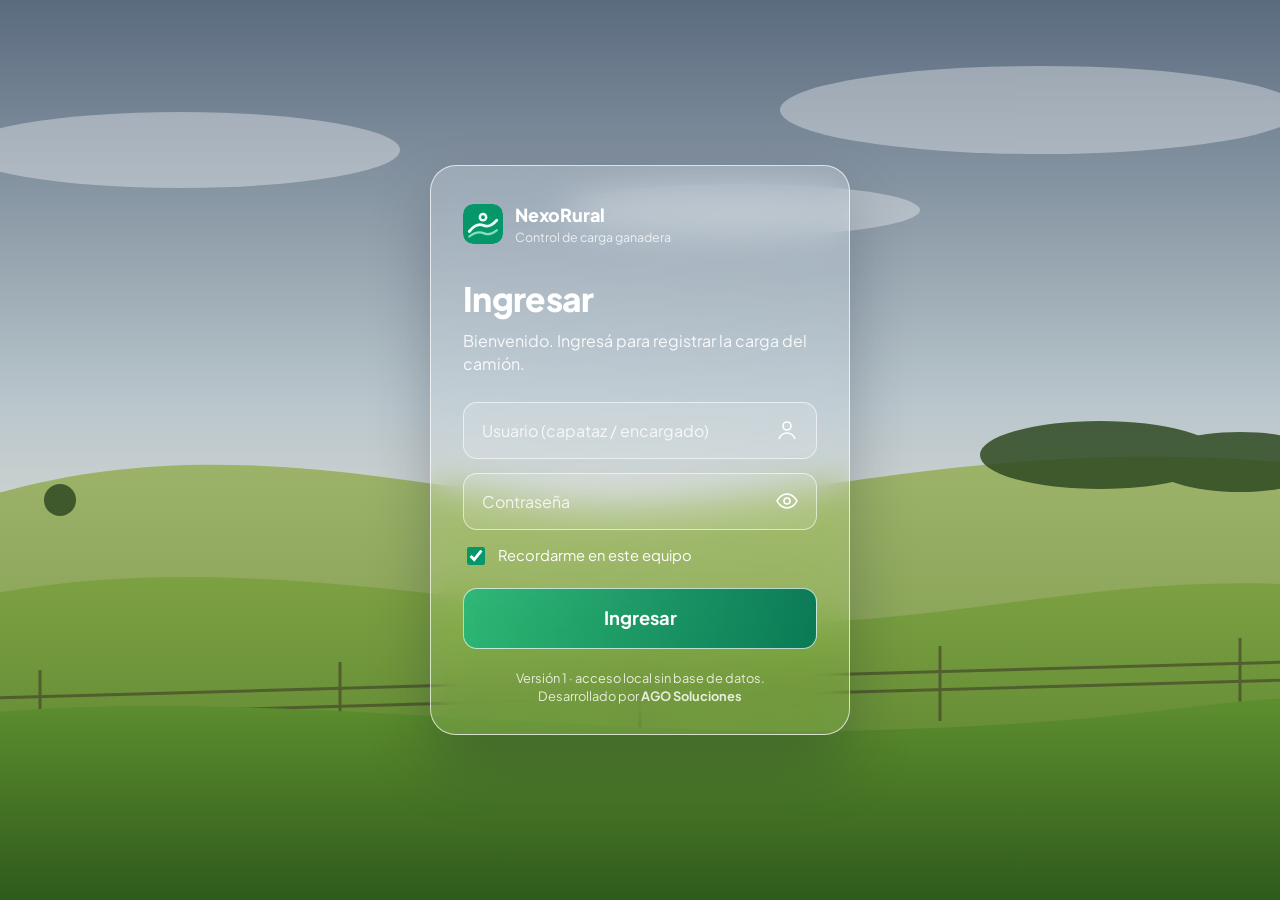
==== index.html @ d108d584 "NexoRural v1: control de carga ganadera (AGO Soluciones) - Login estilo vidrio sobre paisaje rural -" ====
<!DOCTYPE html>
<html lang="es-AR">
<head>
  <meta charset="UTF-8">
  <meta name="viewport" content="width=device-width, initial-scale=1.0">
  <title>Ingresar · NexoRural</title>
  <meta name="description" content="NexoRural — Control de carga ganadera. AGO Soluciones.">
  <link rel="icon" href="assets/logo.svg" type="image/svg+xml">
  <link rel="preconnect" href="https://fonts.googleapis.com">
  <link rel="preconnect" href="https://fonts.gstatic.com" crossorigin>
  <link href="https://fonts.googleapis.com/css2?family=Plus+Jakarta+Sans:wght@400;500;600;700;800&family=Roboto+Mono:wght@400;500;600&display=swap" rel="stylesheet">
  <link rel="stylesheet" href="css/styles.css">
</head>
<body class="login-page">

  <!-- Paisaje de fondo dibujado en SVG (sin imágenes externas) -->
  <div class="landscape" aria-hidden="true">
    <svg viewBox="0 0 1440 900" preserveAspectRatio="xMidYMid slice">
      <defs>
        <linearGradient id="sky" x1="0" y1="0" x2="0" y2="1">
          <stop offset="0" stop-color="#5B6B7F"/>
          <stop offset=".45" stop-color="#B9C6CC"/>
          <stop offset=".75" stop-color="#EDE6D6"/>
        </linearGradient>
        <linearGradient id="h1" x1="0" y1="0" x2="0" y2="1">
          <stop offset="0" stop-color="#9DB36A"/><stop offset="1" stop-color="#6E8F3E"/>
        </linearGradient>
        <linearGradient id="h2" x1="0" y1="0" x2="0" y2="1">
          <stop offset="0" stop-color="#7DA142"/><stop offset="1" stop-color="#4E7A2A"/>
        </linearGradient>
        <linearGradient id="h3" x1="0" y1="0" x2="0" y2="1">
          <stop offset="0" stop-color="#5E8F2E"/><stop offset="1" stop-color="#2F5A1C"/>
        </linearGradient>
      </defs>
      <rect width="1440" height="900" fill="url(#sky)"/>
      <g fill="#fff" opacity=".35">
        <ellipse cx="260" cy="150" rx="220" ry="38"/>
        <ellipse cx="1120" cy="110" rx="260" ry="44"/>
        <ellipse cx="820" cy="210" rx="180" ry="26"/>
      </g>
      <path d="M0 520 C220 430 420 470 620 500 S1040 420 1440 470 V900 H0Z" fill="url(#h1)"/>
      <g fill="#2F4A22" opacity=".85">
        <ellipse cx="1180" cy="455" rx="120" ry="34"/>
        <ellipse cx="1320" cy="462" rx="90" ry="30"/>
        <circle cx="140" cy="500" r="16"/>
      </g>
      <path d="M0 610 C260 540 500 600 760 620 S1180 560 1440 590 V900 H0Z" fill="url(#h2)"/>
      <!-- alambrado -->
      <g stroke="#3B3325" stroke-width="3" opacity=".55">
        <line x1="0" y1="700" x2="1440" y2="660"/>
        <line x1="0" y1="718" x2="1440" y2="678"/>
        <line x1="120" y1="670" x2="120" y2="745"/>
        <line x1="420" y1="662" x2="420" y2="737"/>
        <line x1="720" y1="654" x2="720" y2="729"/>
        <line x1="1020" y1="646" x2="1020" y2="721"/>
        <line x1="1320" y1="638" x2="1320" y2="713"/>
      </g>
      <path d="M0 720 C300 680 640 740 960 730 S1300 690 1440 700 V900 H0Z" fill="url(#h3)"/>
    </svg>
  </div>

  <main class="login-wrap">
    <form class="glass-card" id="loginForm" novalidate>
      <div class="brand brand--light">
        <img src="assets/logo.svg" alt="" width="40" height="40">
        <div>
          <strong>NexoRural</strong>
          <span>Control de carga ganadera</span>
        </div>
      </div>

      <h1>Ingresar</h1>
      <p class="glass-sub">Bienvenido. Ingresá para registrar la carga del camión.</p>

      <label class="glass-field">
        <span class="sr-only">Usuario</span>
        <input type="text" id="usuario" name="usuario" placeholder="Usuario (capataz / encargado)" autocomplete="username" required>
        <svg viewBox="0 0 24 24" aria-hidden="true"><circle cx="12" cy="8" r="4"/><path d="M4 21c1.5-4 4.5-6 8-6s6.5 2 8 6"/></svg>
      </label>

      <label class="glass-field">
        <span class="sr-only">Contraseña</span>
        <input type="password" id="clave" name="clave" placeholder="Contraseña" autocomplete="current-password" required>
        <button type="button" class="eye" id="verClave" aria-label="Mostrar contraseña">
          <svg viewBox="0 0 24 24" aria-hidden="true"><path d="M2 12s3.5-7 10-7 10 7 10 7-3.5 7-10 7S2 12 2 12Z"/><circle cx="12" cy="12" r="3"/></svg>
        </button>
      </label>

      <label class="glass-check">
        <input type="checkbox" id="recordar" checked>
        <span>Recordarme en este equipo</span>
      </label>

      <p class="glass-error" id="loginError" role="alert" hidden></p>

      <button type="submit" class="glass-btn">Ingresar</button>

      <p class="glass-note">Versión 1 · acceso local sin base de datos.<br>Desarrollado por <strong>AGO Soluciones</strong></p>
    </form>
  </main>

  <script src="js/login.js"></script>
</body>
</html>
---- css/styles.css ----
/* =========================================================
   NexoRural — Estilos
   AGO Soluciones
   Paleta y tipografías definidas en el análisis (sección Diseño)
   ========================================================= */

:root {
  /* Primario: azul pizarra */
  --slate-900: #0F172A;
  --slate-800: #1E293B;
  --slate-700: #334155;
  --slate-500: #64748B;
  --slate-400: #94A3B8;
  --slate-300: #CBD5E1;
  --slate-200: #E2E8F0;
  --slate-100: #F1F5F9;

  /* Secundario: verde esmeralda técnico */
  --emerald-700: #047857;
  --emerald-600: #059669;
  --emerald-500: #10B981;
  --emerald-100: #D1FAE5;
  --emerald-50: #ECFDF5;

  /* Acento / alerta */
  --amber-600: #D97706;
  --amber-100: #FEF3C7;
  --amber-50: #FFFBEB;
  --red-600: #DC2626;
  --red-100: #FEE2E2;
  --red-50: #FEF2F2;

  /* Fondo */
  --bg: #F8FAFC;
  --white: #FFFFFF;

  /* Colores por especie */
  --c-vaca: #10B981;
  --c-toro: #0F766E;
  --c-oveja: #A7F3D0;

  --font: 'Plus Jakarta Sans', system-ui, -apple-system, 'Segoe UI', sans-serif;
  --mono: 'Roboto Mono', ui-monospace, 'Consolas', monospace;

  --radius: 18px;
  --radius-sm: 12px;
  --shadow: 0 1px 2px rgba(15, 23, 42, .04), 0 8px 24px rgba(15, 23, 42, .05);
  --sidebar-w: 264px;
}

*, *::before, *::after { box-sizing: border-box; }
[hidden] { display: none !important; }

html { scroll-behavior: smooth; }

body {
  margin: 0;
  font-family: var(--font);
  color: var(--slate-900);
  background: var(--bg);
  -webkit-font-smoothing: antialiased;
  line-height: 1.45;
}

h1, h2, h3, p { margin: 0; }
button, input { font: inherit; color: inherit; }
svg { display: block; }

.mono { font-family: var(--mono); font-variant-numeric: tabular-nums; }
.upper { text-transform: uppercase; }
.muted { color: var(--slate-500); }
.sr-only {
  position: absolute; width: 1px; height: 1px; padding: 0; margin: -1px;
  overflow: hidden; clip: rect(0, 0, 0, 0); white-space: nowrap; border: 0;
}

:focus-visible { outline: 3px solid rgba(16, 185, 129, .45); outline-offset: 2px; }

/* ---------- Marca ---------- */
.brand { display: flex; align-items: center; gap: 12px; text-decoration: none; color: inherit; }
.brand img { border-radius: 10px; flex: none; }
.brand strong { display: block; font-size: 1.12rem; font-weight: 800; letter-spacing: -.01em; }
.brand span { display: block; font-size: .78rem; color: var(--slate-400); }
.brand--light strong { color: #fff; }
.brand--light span { color: rgba(255, 255, 255, .78); }

/* =========================================================
   LOGIN
   ========================================================= */
.login-page { min-height: 100vh; min-height: 100dvh; overflow-x: hidden; }

.landscape { position: fixed; inset: 0; z-index: -1; }
.landscape svg { width: 100%; height: 100%; }

.login-wrap {
  min-height: 100vh; min-height: 100dvh;
  display: grid; place-items: center;
  padding: 24px 16px;
}

.glass-card {
  width: min(420px, 100%);
  padding: 36px 32px 28px;
  border-radius: 26px;
  border: 1.5px solid rgba(255, 255, 255, .7);
  background: linear-gradient(160deg, rgba(255, 255, 255, .22), rgba(255, 255, 255, .08));
  backdrop-filter: blur(18px) saturate(1.2);
  -webkit-backdrop-filter: blur(18px) saturate(1.2);
  box-shadow: 0 30px 60px rgba(15, 23, 42, .25);
  color: #fff;
  animation: rise .6s ease both;
}

.glass-card h1 { margin-top: 28px; font-size: 2.1rem; font-weight: 800; letter-spacing: -.02em; }
.glass-sub { margin: 6px 0 26px; color: rgba(255, 255, 255, .9); }

.glass-field { position: relative; display: block; margin-bottom: 14px; }
.glass-field input {
  width: 100%;
  padding: 16px 52px 16px 18px;
  border-radius: 14px;
  border: 1.5px solid rgba(255, 255, 255, .6);
  background: rgba(255, 255, 255, .12);
  color: #fff;
  outline: none;
  transition: border-color .2s, background .2s;
}
.glass-field input::placeholder { color: rgba(255, 255, 255, .82); }
.glass-field input:focus { border-color: #fff; background: rgba(255, 255, 255, .2); }
.glass-field > svg, .glass-field .eye svg {
  width: 24px; height: 24px; fill: none; stroke: #fff; stroke-width: 1.6;
}
.glass-field > svg { position: absolute; right: 18px; top: 50%; transform: translateY(-50%); pointer-events: none; }
.glass-field .eye {
  position: absolute; right: 10px; top: 50%; transform: translateY(-50%);
  border: 0; background: none; padding: 8px; cursor: pointer; border-radius: 8px;
}
.glass-field .eye.is-on svg { stroke: var(--emerald-100); }

.glass-check { display: flex; align-items: center; gap: 10px; font-size: .92rem; cursor: pointer; margin: 4px 0 20px; }
.glass-check input { width: 18px; height: 18px; accent-color: var(--emerald-600); }

.glass-error {
  margin: -6px 0 14px; padding: 10px 14px; border-radius: 10px;
  background: rgba(220, 38, 38, .85); font-size: .9rem; font-weight: 600;
}

.glass-btn {
  width: 100%; padding: 16px; border-radius: 14px; cursor: pointer;
  border: 1.5px solid rgba(255, 255, 255, .7);
  background: linear-gradient(90deg, rgba(16, 185, 129, .75), rgba(4, 120, 87, .95));
  color: #fff; font-size: 1.15rem; font-weight: 700;
  transition: transform .15s, filter .2s;
}
.glass-btn:hover { filter: brightness(1.08); }
.glass-btn:active { transform: scale(.985); }

.glass-note { margin-top: 20px; text-align: center; font-size: .8rem; color: rgba(255, 255, 255, .82); }

/* =========================================================
   APP — Layout
   ========================================================= */
.app { display: flex; min-height: 100vh; }

.sidebar {
  position: sticky; top: 0;
  width: var(--sidebar-w); height: 100vh; flex: none;
  display: flex; flex-direction: column; gap: 22px;
  padding: 24px 18px;
  background: var(--slate-900);
  color: #fff;
}
.sidebar .brand strong { color: #fff; }

.side-nav { display: flex; flex-direction: column; gap: 4px; }
.side-label {
  margin: 14px 12px 6px; font-size: .7rem; font-weight: 700;
  letter-spacing: .1em; text-transform: uppercase; color: var(--slate-500);
}
.side-nav a {
  display: flex; align-items: center; gap: 12px;
  padding: 11px 12px; border-radius: 12px;
  color: var(--slate-300); text-decoration: none; font-weight: 600; font-size: .93rem;
  transition: background .2s, color .2s;
}
.side-nav a svg { width: 20px; height: 20px; fill: none; stroke: currentColor; stroke-width: 1.8; stroke-linecap: round; stroke-linejoin: round; }
.side-nav a:hover { background: var(--slate-800); color: #fff; }
.side-nav a.is-active { background: var(--emerald-600); color: #fff; }

.side-card {
  margin-top: auto;
  padding: 16px; border-radius: 16px;
  background: linear-gradient(150deg, rgba(16, 185, 129, .22), rgba(16, 185, 129, .05));
  border: 1px solid rgba(16, 185, 129, .3);
  font-size: .84rem; color: var(--slate-300);
}
.side-card__title { color: #fff; font-weight: 700; margin-bottom: 4px; }
.side-card em { font-family: var(--mono); font-style: normal; color: var(--emerald-100); font-size: .8rem; }

.side-user {
  display: flex; align-items: center; gap: 10px;
  padding: 12px; border-radius: 14px; background: var(--slate-800);
}
.side-user div { flex: 1; min-width: 0; }
.side-user strong { display: block; font-size: .9rem; overflow: hidden; text-overflow: ellipsis; white-space: nowrap; }
.side-user span { font-size: .75rem; color: var(--slate-400); }
.side-user .icon-btn { color: var(--slate-300); }
.side-user .icon-btn:hover { background: var(--slate-700); color: #fff; }

.avatar {
  width: 38px; height: 38px; flex: none; border-radius: 50%;
  display: grid; place-items: center;
  background: var(--emerald-600); color: #fff; font-weight: 800;
}

.main {
  flex: 1; min-width: 0;
  padding: 28px 32px 24px;
  display: flex; flex-direction: column; gap: 22px;
}

/* ---------- Encabezado ---------- */
.topbar { display: flex; justify-content: space-between; align-items: flex-start; gap: 20px; flex-wrap: wrap; }
.topbar__date { font-size: .78rem; font-weight: 700; letter-spacing: .08em; text-transform: uppercase; color: var(--slate-500); }
.topbar h1 { font-size: 2rem; font-weight: 800; letter-spacing: -.025em; margin: 2px 0 4px; }
.topbar__sub { color: var(--slate-500); max-width: 640px; }
.topbar__actions { display: flex; gap: 10px; align-items: center; }

.chip {
  padding: 8px 14px; border-radius: 999px;
  background: var(--white); border: 1px solid var(--slate-200);
  font-weight: 600; font-size: .85rem;
}
.chip--mono { font-family: var(--mono); letter-spacing: .06em; }

.status-pill {
  display: inline-flex; align-items: center; gap: 8px;
  padding: 8px 16px; border-radius: 999px; font-weight: 700; font-size: .85rem;
  background: var(--slate-100); color: var(--slate-700);
}
.status-pill::before { content: ''; width: 8px; height: 8px; border-radius: 50%; background: currentColor; }
.status-pill[data-nivel="vacio"], .status-pill[data-nivel="ok"] { background: var(--emerald-50); color: var(--emerald-700); }
.status-pill[data-nivel="alto"] { background: var(--amber-100); color: var(--amber-600); }
.status-pill[data-nivel="lleno"] { background: var(--red-100); color: var(--red-600); }

/* ---------- Indicadores ---------- */
.kpis { display: grid; grid-template-columns: repeat(4, 1fr); gap: 16px; }
.kpi {
  padding: 18px 20px; border-radius: var(--radius);
  background: var(--white); border: 1px solid var(--slate-200); box-shadow: var(--shadow);
}
.kpi__label { font-size: .82rem; font-weight: 600; color: var(--slate-500); }
.kpi__value { font-size: 1.75rem; font-weight: 600; margin: 6px 0 2px; letter-spacing: -.02em; }
.kpi__hint { font-size: .78rem; color: var(--slate-400); }
.kpi--accent { background: var(--emerald-700); border-color: var(--emerald-700); color: #fff; }
.kpi--accent .kpi__label, .kpi--accent .kpi__hint { color: var(--emerald-100); }
.kpi--accent[data-nivel="alto"] { background: var(--amber-600); border-color: var(--amber-600); }
.kpi--accent[data-nivel="alto"] .kpi__label, .kpi--accent[data-nivel="alto"] .kpi__hint { color: var(--amber-100); }
.kpi--accent[data-nivel="lleno"] { background: var(--red-600); border-color: var(--red-600); }
.kpi--accent[data-nivel="lleno"] .kpi__label, .kpi--accent[data-nivel="lleno"] .kpi__hint { color: var(--red-100); }

/* ---------- Tarjetas ---------- */
.grid {
  display: grid; grid-template-columns: minmax(0, 1.55fr) minmax(340px, 1fr); gap: 22px; align-items: start;
  grid-template-areas: "camion form" "lista form";
}
.area-camion { grid-area: camion; }
.area-form { grid-area: form; position: sticky; top: 20px; }
.area-lista { grid-area: lista; }
.stack { display: flex; flex-direction: column; gap: 22px; min-width: 0; }

.card {
  padding: 22px 24px; border-radius: var(--radius);
  background: var(--white); border: 1px solid var(--slate-200); box-shadow: var(--shadow);
  scroll-margin-top: 20px;
  min-width: 0;
  transition: box-shadow .3s, border-color .3s;
}
.card--highlight { border-color: var(--emerald-500); box-shadow: 0 0 0 4px rgba(16, 185, 129, .15), var(--shadow); }
.card__head { display: flex; justify-content: space-between; align-items: flex-start; gap: 12px; margin-bottom: 18px; flex-wrap: wrap; }
.card h2 { font-size: 1.12rem; font-weight: 700; letter-spacing: -.01em; }
.card__head .muted { font-size: .87rem; margin-top: 2px; }

.step-badge {
  font-size: .75rem; font-weight: 700; padding: 5px 10px; border-radius: 999px;
  background: var(--amber-100); color: var(--amber-600);
}
.step-badge.is-done { background: var(--emerald-50); color: var(--emerald-700); }

/* ---------- Camión ---------- */
.legend { display: flex; gap: 14px; font-size: .82rem; color: var(--slate-500); font-weight: 600; }
.legend span { display: inline-flex; align-items: center; gap: 6px; }
.sw { width: 12px; height: 12px; border-radius: 4px; display: inline-block; }
.sw--vaca { background: var(--c-vaca); }
.sw--toro { background: var(--c-toro); }
.sw--oveja { background: var(--c-oveja); border: 1px solid #6EE7B7; }

.truck-wrap {
  padding: 22px 18px 10px; border-radius: var(--radius-sm);
  background: linear-gradient(180deg, var(--slate-100), var(--bg));
}
.truck { width: 100%; height: auto; }
.truck .wheel circle:first-child { fill: var(--slate-800); }
.truck .wheel circle:last-child { fill: var(--slate-400); }

.seg rect { stroke: #fff; stroke-width: 2; transition: opacity .2s; }
.seg:hover rect { opacity: .82; }
.seg--vaca rect { fill: var(--c-vaca); }
.seg--toro rect { fill: var(--c-toro); }
.seg--oveja rect { fill: var(--c-oveja); }
.seg text { font-family: var(--mono); font-size: 15px; font-weight: 600; fill: #fff; pointer-events: none; }
.seg--oveja text { fill: var(--emerald-700); }
.truck[data-nivel="alto"] .seg rect { stroke: var(--amber-100); }
.truck[data-nivel="lleno"] > rect:nth-of-type(2) { stroke: var(--red-600); }

.seg-rechazo {
  fill: rgba(220, 38, 38, .18); stroke: var(--red-600); stroke-width: 3; stroke-dasharray: 8 6;
  animation: blink .5s ease-in-out 4 alternate;
}

.truck__pct {
  font-family: var(--font); font-size: 64px; font-weight: 800; fill: var(--slate-900);
  paint-order: stroke; stroke: rgba(255, 255, 255, .85); stroke-width: 8px; stroke-linejoin: round;
  letter-spacing: -2px;
}
.truck__pct.is-small { font-size: 34px; fill: var(--slate-400); letter-spacing: 0; }

.progress-block { margin-top: 18px; }
.progress-meta { display: flex; justify-content: space-between; font-size: .88rem; color: var(--slate-500); font-weight: 600; margin-bottom: 8px; }
.progress-meta strong { color: var(--slate-900); }
.progress { position: relative; height: 14px; border-radius: 999px; background: var(--slate-100); overflow: hidden; }
.progress__bar {
  height: 100%; width: 0; border-radius: inherit;
  background: linear-gradient(90deg, var(--emerald-500), var(--emerald-600));
  transition: width .5s cubic-bezier(.2, .8, .2, 1), background .3s;
}
.progress[data-nivel="alto"] .progress__bar { background: linear-gradient(90deg, #F59E0B, var(--amber-600)); }
.progress[data-nivel="lleno"] .progress__bar { background: linear-gradient(90deg, #EF4444, var(--red-600)); }
.progress__mark { position: absolute; top: 0; bottom: 0; width: 2px; background: rgba(15, 23, 42, .25); }
.progress-scale { display: flex; justify-content: space-between; margin-top: 6px; font-size: .75rem; color: var(--slate-400); }

/* ---------- Formularios ---------- */
.form { display: flex; flex-direction: column; gap: 14px; }
.form.is-disabled { opacity: .5; }
.field-row { display: grid; grid-template-columns: 1fr 1fr; gap: 12px; }
.field { display: flex; flex-direction: column; gap: 6px; }
.field > span { font-size: .84rem; font-weight: 600; color: var(--slate-700); }
.field small { font-weight: 500; color: var(--slate-400); }
.req { color: var(--red-600); }
.field input {
  width: 100%; padding: 12px 14px; border-radius: var(--radius-sm);
  border: 1.5px solid var(--slate-200); background: var(--bg);
  font-size: 1rem; outline: none; transition: border-color .2s, box-shadow .2s, background .2s;
}
.field input:focus { border-color: var(--emerald-500); background: #fff; box-shadow: 0 0 0 4px rgba(16, 185, 129, .14); }
.field input.is-invalid { border-color: var(--red-600); background: var(--red-50); }
.field input::placeholder { color: var(--slate-400); }
#peso, #capacidad { font-family: var(--mono); font-size: 1.08rem; }

.field-help { font-size: .8rem; color: var(--slate-500); margin-top: -4px; }
.field-help.is-error { color: var(--red-600); font-weight: 600; }
.field-help.is-ok { color: var(--emerald-700); font-weight: 600; }

.species { border: 0; padding: 0; margin: 0; display: grid; grid-template-columns: repeat(3, 1fr); gap: 10px; border-radius: var(--radius-sm); }
.species legend { font-size: .84rem; font-weight: 600; color: var(--slate-700); margin-bottom: 6px; padding: 0; }
.species.is-invalid .species__opt span { border-color: var(--red-600); background: var(--red-50); }
.species__opt { cursor: pointer; }
.species__opt input { position: absolute; opacity: 0; pointer-events: none; }
.species__opt span {
  display: flex; flex-direction: column; gap: 2px; padding: 12px;
  border: 1.5px solid var(--slate-200); border-radius: var(--radius-sm);
  background: var(--bg); transition: all .2s;
}
.species__opt strong { font-size: .98rem; }
.species__opt small { font-size: .72rem; color: var(--slate-500); }
.species__opt:hover span { border-color: var(--emerald-500); }
.species__opt input:checked + span {
  border-color: var(--emerald-600); background: var(--emerald-50);
  box-shadow: 0 0 0 3px rgba(16, 185, 129, .15);
}
.species__opt input:checked + span strong { color: var(--emerald-700); }
.species__opt input:focus-visible + span { outline: 3px solid rgba(16, 185, 129, .45); outline-offset: 2px; }
.species__opt input:disabled + span { cursor: not-allowed; }

/* ---------- Botones ---------- */
.btn-row { display: flex; gap: 10px; flex-wrap: wrap; }
.btn {
  display: inline-flex; align-items: center; justify-content: center; gap: 8px;
  padding: 12px 20px; border-radius: var(--radius-sm); border: 1.5px solid transparent;
  font-weight: 700; cursor: pointer; transition: background .2s, transform .1s, border-color .2s, color .2s;
}
.btn:active:not(:disabled) { transform: scale(.98); }
.btn:disabled { cursor: not-allowed; }
.btn svg { width: 18px; height: 18px; fill: none; stroke: currentColor; stroke-width: 1.8; }
.btn--primary { background: var(--emerald-600); color: #fff; }
.btn--primary:hover:not(:disabled) { background: var(--emerald-700); }
.btn--warn { background: var(--amber-600); }
.btn--warn:hover:not(:disabled) { background: #B45309; }
.btn--ghost { background: var(--white); border-color: var(--slate-200); color: var(--slate-700); }
.btn--ghost:hover { border-color: var(--slate-400); }
.btn--ghost.is-confirm { background: var(--red-600); border-color: var(--red-600); color: #fff; }
.btn--lg { width: 100%; padding: 15px 20px; font-size: 1.05rem; }
.btn--sm { padding: 9px 14px; font-size: .88rem; }

.icon-btn {
  display: grid; place-items: center; width: 36px; height: 36px; flex: none;
  border: 0; border-radius: 10px; background: transparent; cursor: pointer; color: var(--slate-500);
  transition: background .2s, color .2s;
}
.icon-btn svg { width: 20px; height: 20px; fill: none; stroke: currentColor; stroke-width: 1.8; stroke-linecap: round; stroke-linejoin: round; }
.icon-btn--danger:hover { background: var(--red-50); color: var(--red-600); }

.link-btn { border: 0; background: none; padding: 0; color: inherit; font-weight: 700; text-decoration: underline; cursor: pointer; }

/* ---------- Mensajes ---------- */
.alert {
  display: flex; flex-direction: column; gap: 2px;
  padding: 12px 14px 12px 44px; border-radius: var(--radius-sm);
  font-size: .9rem; position: relative; animation: rise .25s ease both;
}
.alert::before {
  position: absolute; left: 14px; top: 12px;
  width: 20px; height: 20px; border-radius: 50%;
  display: grid; place-items: center; font-weight: 800; font-size: .8rem; color: #fff;
}
.alert strong { font-size: .97rem; }
.alert--ok { background: var(--emerald-50); color: var(--emerald-700); border: 1px solid var(--emerald-100); }
.alert--ok::before { content: '✓'; background: var(--emerald-600); }
.alert--error { background: var(--red-50); color: #991B1B; border: 1.5px solid var(--red-600); }
.alert--error::before { content: '!'; background: var(--red-600); }
.alert--error strong { color: var(--red-600); font-size: 1.05rem; }
.alert--warn { background: var(--amber-50); color: #92400E; border: 1.5px solid var(--amber-600); }
.alert--warn::before { content: '!'; background: var(--amber-600); }
.alert--info { background: var(--slate-100); color: var(--slate-700); border: 1px solid var(--slate-200); }
.alert--info::before { content: 'i'; background: var(--slate-500); }

/* ---------- Tabla ---------- */
.table-wrap { overflow-x: auto; }
.table { width: 100%; border-collapse: collapse; font-size: .92rem; }
.table th {
  text-align: left; font-size: .74rem; font-weight: 700; letter-spacing: .06em; text-transform: uppercase;
  color: var(--slate-500); padding: 10px 12px; border-bottom: 1px solid var(--slate-200); white-space: nowrap;
}
.table td { padding: 12px; border-bottom: 1px solid var(--slate-100); white-space: nowrap; }
.table .num { text-align: right; }
.table .actions { width: 48px; text-align: right; }
.table tbody tr { transition: background .2s; }
.table tbody tr:hover { background: var(--bg); }
.table tbody tr.is-new { animation: flash 1.6s ease; }
.table tfoot td { font-weight: 700; border-bottom: 0; border-top: 2px solid var(--slate-200); }
.table.is-empty tfoot, .table.is-empty thead { display: none; }

.tag {
  display: inline-block; padding: 3px 10px; border-radius: 999px;
  font-size: .78rem; font-weight: 700;
}
.tag--vaca { background: var(--emerald-100); color: var(--emerald-700); }
.tag--toro { background: #CCFBF1; color: #0F766E; }
.tag--oveja { background: var(--emerald-50); color: var(--emerald-600); border: 1px solid var(--emerald-100); }
.tag--warn { background: var(--amber-100); color: var(--amber-600); }

.empty { display: flex; flex-direction: column; align-items: center; gap: 10px; padding: 36px 16px; color: var(--slate-400); text-align: center; }
.empty svg { width: 44px; height: 44px; fill: none; stroke: currentColor; stroke-width: 1.4; }
.empty[hidden] { display: none; }

/* ---------- Rangos ---------- */
.ranges { display: grid; gap: 14px; }
.range { display: grid; grid-template-columns: 140px 130px 1fr; align-items: center; gap: 14px; font-size: .92rem; }
.range span { color: var(--slate-500); }
.range__bar { position: relative; height: 10px; border-radius: 999px; background: var(--slate-100); }
.range__bar i { position: absolute; top: 0; bottom: 0; border-radius: 999px; background: var(--emerald-500); }
.range-scale { display: flex; justify-content: space-between; margin: 8px 0 0 calc(140px + 130px + 28px); font-size: .72rem; color: var(--slate-400); }

.footer { text-align: center; font-size: .82rem; color: var(--slate-400); padding: 8px 0 4px; }

.print-sheet { display: none; }

/* ---------- Animaciones ---------- */
@keyframes rise { from { opacity: 0; transform: translateY(8px); } to { opacity: 1; transform: none; } }
@keyframes flash { 0% { background: var(--emerald-100); } 100% { background: transparent; } }
@keyframes blink { from { opacity: .35; } to { opacity: 1; } }
@keyframes shake {
  0%, 100% { transform: none; }
  20% { transform: translateX(-6px); }
  40% { transform: translateX(6px); }
  60% { transform: translateX(-4px); }
  80% { transform: translateX(4px); }
}
.shake { animation: shake .45s ease; border-color: var(--red-600); }

@media (prefers-reduced-motion: reduce) {
  *, *::before, *::after { animation: none !important; transition: none !important; }
  html { scroll-behavior: auto; }
}

/* =========================================================
   Responsive (computadora, tablet y celular)
   ========================================================= */
@media (max-width: 1200px) {
  .grid { grid-template-columns: minmax(0, 1fr); grid-template-areas: "camion" "form" "lista"; }
  .area-form { position: static; }
}

@media (max-width: 1024px) {
  .kpis { grid-template-columns: repeat(2, 1fr); }
  :root { --sidebar-w: 220px; }
  .side-card { display: none; }
}

@media (max-width: 820px) {
  .app { flex-direction: column; overflow-x: hidden; }
  .sidebar {
    position: sticky; top: 0; z-index: 20;
    width: 100%; height: auto;
    flex-direction: row; align-items: center; gap: 10px;
    padding: 10px 14px;
  }
  .sidebar .brand span { display: none; }
  .side-nav {
    flex-direction: row; overflow-x: auto; flex: 1; gap: 2px; min-width: 0;
    scrollbar-width: none;
  }
  .side-nav::-webkit-scrollbar { display: none; }
  .side-label { display: none; }
  .side-nav a { padding: 9px 10px; font-size: .82rem; white-space: nowrap; }
  .side-nav a svg { display: none; }
  .side-user { padding: 0; background: none; }
  .side-user div { display: none; }
  .avatar { width: 32px; height: 32px; font-size: .85rem; }
  .card { scroll-margin-top: 76px; }
  .main { padding: 20px 16px; gap: 16px; }
  .topbar h1 { font-size: 1.55rem; }
}

@media (max-width: 560px) {
  .sidebar .brand div { display: none; }
  .kpis { gap: 10px; }
  .kpi { padding: 14px; }
  .kpi__value { font-size: 1.3rem; }
  .card { padding: 18px 16px; }
  .field-row { grid-template-columns: 1fr; }
  .legend { width: 100%; }
  .truck-wrap { padding: 12px 8px 4px; }
  .range { grid-template-columns: 1fr auto; }
  .range__bar { grid-column: 1 / -1; }
  .range-scale { margin-left: 0; }
  .glass-card { padding: 28px 22px 22px; }
}

/* =========================================================
   Impresión: solo la planilla
   ========================================================= */
@media print {
  @page { margin: 16mm; }
  body { background: #fff; }
  .sidebar, .main { display: none !important; }
  .print-sheet { display: block; font-family: var(--font); color: #000; }
  .print-sheet h1 { font-size: 20pt; margin-bottom: 6pt; }
  .print-sheet p { margin: 4pt 0; font-size: 10.5pt; }
  .print-sheet table { width: 100%; border-collapse: collapse; margin-top: 12pt; font-size: 10.5pt; }
  .print-sheet th, .print-sheet td { border: 1px solid #94A3B8; padding: 5pt 8pt; text-align: left; }
  .print-sheet th { background: #F1F5F9; }
  .print-sheet .num { text-align: right; font-family: var(--mono); }
  .print-sheet .firma { margin-top: 40pt; }
  .print-sheet .pie { margin-top: 20pt; font-size: 8.5pt; color: #64748B; }
}
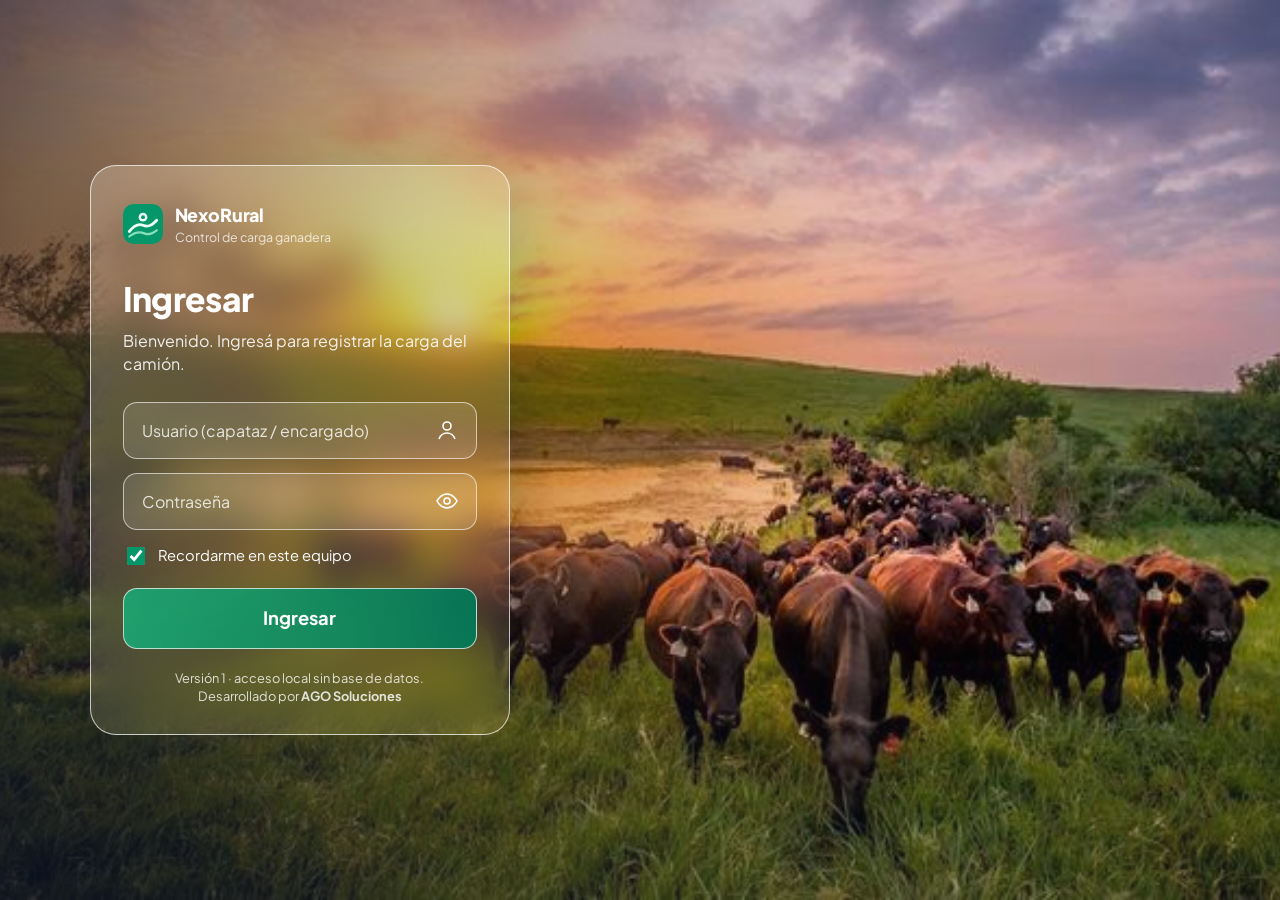
==== commit 150a64b7: "Login: fondo con foto de rodeo al atardecer - Reemplaza el paisaje SVG por assets/fondo-login.jpg - " ====
--- a/index.html
+++ b/index.html
@@ -13,51 +13,8 @@
 </head>
 <body class="login-page">
 
-  <!-- Paisaje de fondo dibujado en SVG (sin imágenes externas) -->
-  <div class="landscape" aria-hidden="true">
-    <svg viewBox="0 0 1440 900" preserveAspectRatio="xMidYMid slice">
-      <defs>
-        <linearGradient id="sky" x1="0" y1="0" x2="0" y2="1">
-          <stop offset="0" stop-color="#5B6B7F"/>
-          <stop offset=".45" stop-color="#B9C6CC"/>
-          <stop offset=".75" stop-color="#EDE6D6"/>
-        </linearGradient>
-        <linearGradient id="h1" x1="0" y1="0" x2="0" y2="1">
-          <stop offset="0" stop-color="#9DB36A"/><stop offset="1" stop-color="#6E8F3E"/>
-        </linearGradient>
-        <linearGradient id="h2" x1="0" y1="0" x2="0" y2="1">
-          <stop offset="0" stop-color="#7DA142"/><stop offset="1" stop-color="#4E7A2A"/>
-        </linearGradient>
-        <linearGradient id="h3" x1="0" y1="0" x2="0" y2="1">
-          <stop offset="0" stop-color="#5E8F2E"/><stop offset="1" stop-color="#2F5A1C"/>
-        </linearGradient>
-      </defs>
-      <rect width="1440" height="900" fill="url(#sky)"/>
-      <g fill="#fff" opacity=".35">
-        <ellipse cx="260" cy="150" rx="220" ry="38"/>
-        <ellipse cx="1120" cy="110" rx="260" ry="44"/>
-        <ellipse cx="820" cy="210" rx="180" ry="26"/>
-      </g>
-      <path d="M0 520 C220 430 420 470 620 500 S1040 420 1440 470 V900 H0Z" fill="url(#h1)"/>
-      <g fill="#2F4A22" opacity=".85">
-        <ellipse cx="1180" cy="455" rx="120" ry="34"/>
-        <ellipse cx="1320" cy="462" rx="90" ry="30"/>
-        <circle cx="140" cy="500" r="16"/>
-      </g>
-      <path d="M0 610 C260 540 500 600 760 620 S1180 560 1440 590 V900 H0Z" fill="url(#h2)"/>
-      <!-- alambrado -->
-      <g stroke="#3B3325" stroke-width="3" opacity=".55">
-        <line x1="0" y1="700" x2="1440" y2="660"/>
-        <line x1="0" y1="718" x2="1440" y2="678"/>
-        <line x1="120" y1="670" x2="120" y2="745"/>
-        <line x1="420" y1="662" x2="420" y2="737"/>
-        <line x1="720" y1="654" x2="720" y2="729"/>
-        <line x1="1020" y1="646" x2="1020" y2="721"/>
-        <line x1="1320" y1="638" x2="1320" y2="713"/>
-      </g>
-      <path d="M0 720 C300 680 640 740 960 730 S1300 690 1440 700 V900 H0Z" fill="url(#h3)"/>
-    </svg>
-  </div>
+  <!-- Fondo: rodeo al atardecer -->
+  <div class="landscape" aria-hidden="true"></div>
 
   <main class="login-wrap">
     <form class="glass-card" id="loginForm" novalidate>
--- a/css/styles.css
+++ b/css/styles.css
@@ -89,13 +89,36 @@
    ========================================================= */
 .login-page { min-height: 100vh; min-height: 100dvh; overflow-x: hidden; }
 
-.landscape { position: fixed; inset: 0; z-index: -1; }
-.landscape svg { width: 100%; height: 100%; }
+.landscape {
+  position: fixed; inset: 0; z-index: -1;
+  background-color: #3F5A2A;
+  background-image:
+    linear-gradient(90deg, rgba(15, 23, 42, .55) 0%, rgba(15, 23, 42, .15) 45%, rgba(15, 23, 42, 0) 70%),
+    linear-gradient(0deg, rgba(15, 23, 42, .35), rgba(15, 23, 42, 0) 40%),
+    url('../assets/fondo-login.jpg');
+  background-size: cover;
+  background-position: center 60%;
+}
 
 .login-wrap {
   min-height: 100vh; min-height: 100dvh;
   display: grid; place-items: center;
   padding: 24px 16px;
+}
+
+/* En pantallas anchas la tarjeta va a la izquierda para dejar ver el rodeo */
+@media (min-width: 960px) {
+  .login-wrap { justify-items: start; padding-left: 7vw; }
+}
+
+/* En celular el velo cubre parejo para que el texto se lea bien */
+@media (max-width: 959px) {
+  .landscape {
+    background-image:
+      linear-gradient(0deg, rgba(15, 23, 42, .45), rgba(15, 23, 42, .25)),
+      url('../assets/fondo-login.jpg');
+    background-position: 62% center;
+  }
 }
 
 .glass-card {
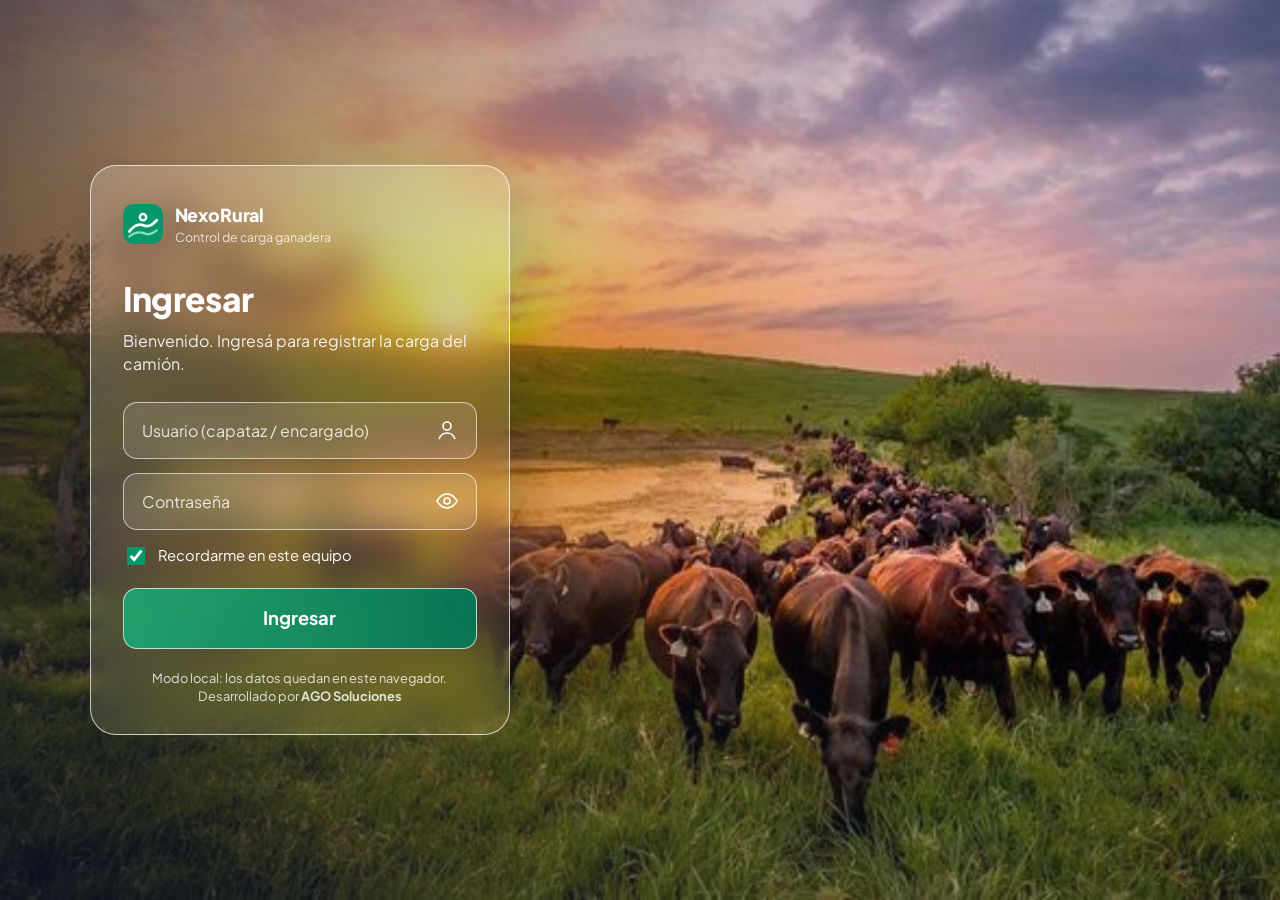
==== commit d12bd5d1: "NexoRural v2: backend PHP + MySQL, login real, historial y usuarios Backend (api/, PHP 8 + PDO): - a" ====
--- a/index.html
+++ b/index.html
@@ -26,8 +26,15 @@
         </div>
       </div>
 
-      <h1>Ingresar</h1>
-      <p class="glass-sub">Bienvenido. Ingresá para registrar la carga del camión.</p>
+      <h1 id="loginTitulo">Ingresar</h1>
+      <p class="glass-sub" id="loginSub">Bienvenido. Ingresá para registrar la carga del camión.</p>
+      <p class="glass-info" id="loginInfo" hidden></p>
+
+      <label class="glass-field" id="campoNombre" hidden>
+        <span class="sr-only">Nombre y apellido</span>
+        <input type="text" id="nombre" name="nombre" placeholder="Nombre y apellido" autocomplete="name" maxlength="80">
+        <svg viewBox="0 0 24 24" aria-hidden="true"><rect x="3" y="5" width="18" height="14" rx="2"/><circle cx="9" cy="11" r="2"/><path d="M14 10h4M14 14h4M6 16c.5-1.5 1.6-2 3-2s2.5.5 3 2"/></svg>
+      </label>
 
       <label class="glass-field">
         <span class="sr-only">Usuario</span>
@@ -43,19 +50,27 @@
         </button>
       </label>
 
-      <label class="glass-check">
+      <label class="glass-field" id="campoClave2" hidden>
+        <span class="sr-only">Repetir contraseña</span>
+        <input type="password" id="clave2" name="clave2" placeholder="Repetir contraseña" autocomplete="new-password">
+        <svg viewBox="0 0 24 24" aria-hidden="true"><rect x="5" y="11" width="14" height="10" rx="2"/><path d="M8 11V7a4 4 0 0 1 8 0v4"/></svg>
+      </label>
+
+      <label class="glass-check" id="campoRecordar">
         <input type="checkbox" id="recordar" checked>
         <span>Recordarme en este equipo</span>
       </label>
 
       <p class="glass-error" id="loginError" role="alert" hidden></p>
 
-      <button type="submit" class="glass-btn">Ingresar</button>
+      <button type="submit" class="glass-btn" id="btnIngresar">Ingresar</button>
 
-      <p class="glass-note">Versión 1 · acceso local sin base de datos.<br>Desarrollado por <strong>AGO Soluciones</strong></p>
+      <p class="glass-note"><span id="loginModo">Conectando…</span><br>Desarrollado por <strong>AGO Soluciones</strong></p>
     </form>
   </main>
 
+  <script src="js/logic.js"></script>
+  <script src="js/store.js"></script>
   <script src="js/login.js"></script>
 </body>
 </html>
--- a/css/styles.css
+++ b/css/styles.css
@@ -195,7 +195,7 @@
 }
 .sidebar .brand strong { color: #fff; }
 
-.side-nav { display: flex; flex-direction: column; gap: 4px; }
+.side-nav { display: flex; flex-direction: column; gap: 4px; flex: 1; } /* empuja la tarjeta y el usuario hacia abajo */
 .side-label {
   margin: 14px 12px 6px; font-size: .7rem; font-weight: 700;
   letter-spacing: .1em; text-transform: uppercase; color: var(--slate-500);
@@ -211,7 +211,6 @@
 .side-nav a.is-active { background: var(--emerald-600); color: #fff; }
 
 .side-card {
-  margin-top: auto;
   padding: 16px; border-radius: 16px;
   background: linear-gradient(150deg, rgba(16, 185, 129, .22), rgba(16, 185, 129, .05));
   border: 1px solid rgba(16, 185, 129, .3);
@@ -326,7 +325,7 @@
 .truck .wheel circle:first-child { fill: var(--slate-800); }
 .truck .wheel circle:last-child { fill: var(--slate-400); }
 
-.seg rect { stroke: #fff; stroke-width: 2; transition: opacity .2s; }
+.seg rect { fill: var(--slate-400); stroke: #fff; stroke-width: 2; transition: opacity .2s; } /* gris si el tipo no está en el catálogo */
 .seg:hover rect { opacity: .82; }
 .seg--vaca rect { fill: var(--c-vaca); }
 .seg--toro rect { fill: var(--c-toro); }
@@ -476,6 +475,7 @@
 .tag {
   display: inline-block; padding: 3px 10px; border-radius: 999px;
   font-size: .78rem; font-weight: 700;
+  background: var(--slate-100); color: var(--slate-700);
 }
 .tag--vaca { background: var(--emerald-100); color: var(--emerald-700); }
 .tag--toro { background: #CCFBF1; color: #0F766E; }
@@ -587,3 +587,86 @@
   .print-sheet .firma { margin-top: 40pt; }
   .print-sheet .pie { margin-top: 20pt; font-size: 8.5pt; color: #64748B; }
 }
+
+/* =========================================================
+   v2 — Servidor, historial y usuarios
+   ========================================================= */
+.is-cargando .main { visibility: hidden; }
+.is-ocupado { cursor: progress; }
+.is-ocupado .btn, .is-ocupado .icon-btn { pointer-events: none; opacity: .7; }
+
+.chip--modo { display: inline-flex; align-items: center; gap: 6px; cursor: help; }
+.chip--modo::before { content: ''; width: 8px; height: 8px; border-radius: 50%; background: var(--slate-400); }
+.chip--modo[data-modo="servidor"] { color: var(--emerald-700); border-color: var(--emerald-100); background: var(--emerald-50); }
+.chip--modo[data-modo="servidor"]::before { background: var(--emerald-600); }
+.chip--modo[data-modo="local"] { color: var(--amber-600); border-color: var(--amber-100); background: var(--amber-50); }
+.chip--modo[data-modo="local"]::before { background: var(--amber-600); }
+.chip--modo:empty { display: none; }
+
+.btn--dark { background: var(--slate-900); color: #fff; }
+.btn--dark:hover:not(:disabled) { background: var(--slate-700); }
+.btn--dark.is-confirm { background: var(--emerald-600); }
+.btn:disabled { opacity: .45; }
+
+.finish {
+  display: flex; flex-direction: column; gap: 12px;
+  margin-top: 6px; padding-top: 16px; border-top: 1px dashed var(--slate-200);
+}
+
+a.link-btn { text-decoration: underline; }
+
+/* Tablas de historial / usuarios: filas clicables */
+.table tbody tr.is-clickable { cursor: pointer; }
+.table tbody tr.is-selected { background: var(--emerald-50); }
+.tag--abierta { background: var(--amber-100); color: var(--amber-600); }
+.tag--cerrada { background: var(--emerald-100); color: var(--emerald-700); }
+.tag--cancelada { background: var(--slate-100); color: var(--slate-500); }
+.tag--administrador { background: var(--slate-900); color: #fff; }
+.tag--capataz { background: var(--emerald-50); color: var(--emerald-700); }
+.tag--inactivo { background: var(--red-50); color: var(--red-600); }
+
+.filters { display: flex; flex-wrap: wrap; gap: 10px; align-items: flex-end; }
+.filters .field { min-width: 150px; }
+.seg-ctrl { display: inline-flex; padding: 4px; border-radius: 12px; background: var(--slate-100); gap: 2px; }
+.seg-ctrl button {
+  border: 0; background: none; padding: 8px 14px; border-radius: 9px; cursor: pointer;
+  font-weight: 600; font-size: .86rem; color: var(--slate-500);
+}
+.seg-ctrl button.is-on { background: #fff; color: var(--slate-900); box-shadow: 0 1px 3px rgba(15, 23, 42, .1); }
+
+.detail-grid { display: grid; grid-template-columns: repeat(4, 1fr); gap: 12px; margin-bottom: 16px; }
+.detail-grid div { padding: 12px 14px; border-radius: var(--radius-sm); background: var(--bg); border: 1px solid var(--slate-200); }
+.detail-grid span { display: block; font-size: .76rem; color: var(--slate-500); font-weight: 600; }
+.detail-grid strong { font-family: var(--mono); font-size: 1.05rem; }
+
+.page-grid { display: grid; grid-template-columns: minmax(0, 1.7fr) minmax(320px, 1fr); gap: 22px; align-items: start; }
+.page-grid .table td, .page-grid .table th { padding-left: 8px; padding-right: 8px; }
+.page-grid > .sticky { position: sticky; top: 20px; }
+.notice {
+  padding: 18px 20px; border-radius: var(--radius); border: 1.5px dashed var(--amber-600);
+  background: var(--amber-50); color: #92400E;
+}
+.notice strong { display: block; margin-bottom: 4px; }
+
+select.select, .field select {
+  width: 100%; padding: 12px 14px; border-radius: var(--radius-sm);
+  border: 1.5px solid var(--slate-200); background: var(--bg); font: inherit; font-size: 1rem;
+}
+.field input[type="date"] { font-family: var(--mono); }
+
+/* Login: modo instalación */
+.glass-tabs { display: none; }
+.glass-card .glass-field + .glass-field { margin-top: 0; }
+.glass-info {
+  margin: -8px 0 16px; padding: 10px 14px; border-radius: 10px;
+  background: rgba(15, 23, 42, .35); font-size: .86rem;
+}
+
+@media (max-width: 1600px) {
+  .page-grid { grid-template-columns: minmax(0, 1fr); }
+  .page-grid > .sticky { position: static; }
+}
+@media (max-width: 560px) {
+  .detail-grid { grid-template-columns: repeat(2, 1fr); }
+  .filters .field { min-width: 0; flex: 1 1 140px; }
+}
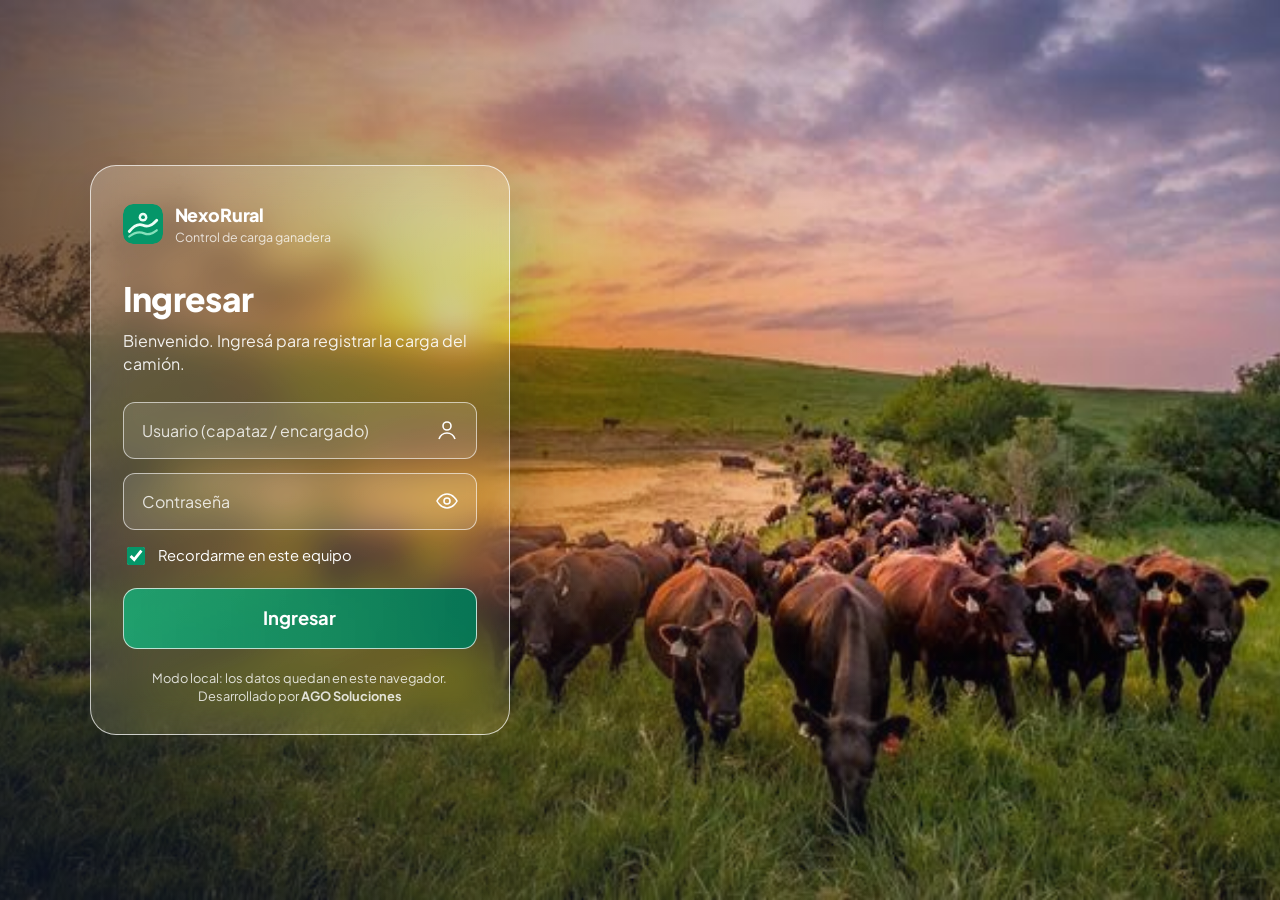
==== commit fc06e896: "iPhone/Safari: quitar estilos nativos de campos, evitar zoom al tocar, fechas y números de teléfono " ====
--- a/index.html
+++ b/index.html
@@ -3,12 +3,16 @@
 <head>
   <meta charset="UTF-8">
   <meta name="viewport" content="width=device-width, initial-scale=1.0">
+  <meta name="format-detection" content="telephone=no">
   <title>Ingresar · NexoRural</title>
   <meta name="description" content="NexoRural — Control de carga ganadera. AGO Soluciones.">
   <link rel="icon" href="assets/logo.svg" type="image/svg+xml">
-  <link rel="preconnect" href="https://fonts.googleapis.com">
-  <link rel="preconnect" href="https://fonts.gstatic.com" crossorigin>
-  <link href="https://fonts.googleapis.com/css2?family=Plus+Jakarta+Sans:wght@400;500;600;700;800&family=Roboto+Mono:wght@400;500;600&display=swap" rel="stylesheet">
+  <link rel="apple-touch-icon" href="assets/icono-180.png">
+  <link rel="manifest" href="manifest.webmanifest">
+  <meta name="theme-color" content="#0F172A">
+  <meta name="apple-mobile-web-app-capable" content="yes">
+  <meta name="apple-mobile-web-app-title" content="NexoRural">
+  <link rel="stylesheet" href="css/fonts.css">
   <link rel="stylesheet" href="css/styles.css">
 </head>
 <body class="login-page">
--- a/css/fonts.css
+++ b/css/fonts.css
@@ -0,0 +1,16 @@
+/* Tipografías incluidas en el proyecto: funcionan sin internet.
+   Licencia SIL Open Font License 1.1 (ver assets/fonts/OFL-*.txt). */
+@font-face {
+  font-family: 'Plus Jakarta Sans';
+  font-style: normal;
+  font-weight: 200 800;
+  font-display: swap;
+  src: url('../assets/fonts/plus-jakarta-sans-latin.woff2') format('woff2');
+}
+@font-face {
+  font-family: 'Roboto Mono';
+  font-style: normal;
+  font-weight: 100 700;
+  font-display: swap;
+  src: url('../assets/fonts/roboto-mono-latin.woff2') format('woff2');
+}
--- a/css/styles.css
+++ b/css/styles.css
@@ -520,8 +520,10 @@
    Responsive (computadora, tablet y celular)
    ========================================================= */
 @media (max-width: 1200px) {
-  .grid { grid-template-columns: minmax(0, 1fr); grid-template-areas: "camion" "form" "lista"; }
+  .grid { grid-template-columns: minmax(0, 1fr); grid-template-areas: "form" "camion" "lista"; }
   .area-form { position: static; }
+  /* Con una carga en curso, en celular/tablet lo primero es registrar animales. */
+  .hay-carga #seccion-registro { order: -1; }
 }
 
 @media (max-width: 1024px) {
@@ -670,3 +672,106 @@
   .detail-grid { grid-template-columns: repeat(2, 1fr); }
   .filters .field { min-width: 0; flex: 1 1 140px; }
 }
+
+/* Acceso desde celulares (página Usuarios) */
+.acceso { background: linear-gradient(135deg, var(--emerald-50), #fff 60%); border-color: var(--emerald-100); }
+.acceso h2 { margin-bottom: 4px; }
+.acceso__url {
+  margin: 14px 0; padding: 14px 18px; border-radius: var(--radius-sm);
+  background: var(--slate-900); color: #fff; font-size: 1.35rem; font-weight: 600;
+  word-break: break-all; user-select: all;
+}
+.hay-carga .paso { display: none; }
+.acceso .field-help { margin-top: 12px; }
+@media (max-width: 820px) { .solo-escritorio { display: none; } }
+
+/* =========================================================
+   Bloque 2 — categorías dinámicas, edición, camiones, contraseña
+   ========================================================= */
+/* Etiqueta con el color de la categoría (variable --c) */
+.tag--tipo {
+  background: var(--emerald-50); color: var(--slate-700); /* respaldo para navegadores viejos */
+  background: color-mix(in srgb, var(--c) 20%, #fff);
+  color: color-mix(in srgb, var(--c) 55%, #0F172A);
+  border: 1px solid color-mix(in srgb, var(--c) 35%, #fff);
+}
+
+/* Botones de categoría: cuadrícula que se adapta a la cantidad */
+.species { display: block; }
+.species__grid { display: grid; grid-template-columns: repeat(auto-fill, minmax(112px, 1fr)); gap: 10px; }
+.species__opt span { border-left: 4px solid var(--c, var(--slate-200)); }
+
+/* Acciones de cada fila */
+.acciones-fila { display: inline-flex; gap: 2px; }
+.table .actions { width: 84px; }
+.icon-btn:not(.icon-btn--danger):hover { background: var(--emerald-50); color: var(--emerald-700); }
+
+/* Fila de edición */
+.fila-edicion { background: var(--emerald-50); }
+.table .fila-edicion td { white-space: normal; }
+.edit-form { display: flex; flex-wrap: wrap; gap: 8px; align-items: center; }
+.edit-form select, .edit-form input {
+  padding: 8px 10px; border-radius: 10px; border: 1.5px solid var(--slate-200); background: #fff; font-size: .95rem;
+}
+.edit-form select { min-width: 120px; }
+.edit-form #edPeso { width: 110px; }
+.edit-form #edCaravana { width: 140px; }
+.edit-form select:focus, .edit-form input:focus { outline: none; border-color: var(--emerald-500); box-shadow: 0 0 0 3px rgba(16, 185, 129, .15); }
+.edit-msg { flex-basis: 100%; margin: 2px 0 0; font-size: .85rem; font-weight: 600; white-space: normal; }
+.edit-msg--error { color: var(--red-600); }
+.edit-msg--warn { color: var(--amber-600); }
+
+/* Selector de camión guardado */
+#campoCamion select { font-family: var(--mono); }
+
+/* Diálogo (cambiar contraseña) */
+.dialogo {
+  width: min(420px, calc(100vw - 32px)); padding: 24px; border: 0; border-radius: var(--radius);
+  box-shadow: 0 30px 80px rgba(15, 23, 42, .35); color: var(--slate-900);
+}
+.dialogo::backdrop { background: rgba(15, 23, 42, .55); }
+.dialogo h2 { font-size: 1.15rem; margin-bottom: 4px; }
+.side-user .icon-btn + .icon-btn { margin-left: -6px; }
+.table td.actions { padding-left: 4px; padding-right: 4px; }
+.acciones-fila .icon-btn { width: 32px; height: 32px; }
+
+/* =========================================================
+   iPhone / Safari (iOS) — igualar con Android
+   ========================================================= */
+/* No agrandar el texto al girar el celular */
+html { -webkit-text-size-adjust: 100%; text-size-adjust: 100%; }
+/* Sin el resaltado gris al tocar */
+a, button, label, select, input { -webkit-tap-highlight-color: transparent; }
+
+/* Safari aplica su propio diseño a campos y botones: se lo quitamos */
+button, select,
+input:not([type="checkbox"]):not([type="radio"]) {
+  -webkit-appearance: none; appearance: none;
+}
+button { background-clip: padding-box; }
+input:not([type="checkbox"]):not([type="radio"]) { border-radius: var(--radius-sm); }
+.glass-field input { border-radius: 14px; }
+.edit-form input { border-radius: 10px; }
+
+/* Al quitar el diseño nativo, el select pierde la flecha: la dibujamos */
+select.select, .field select, .edit-form select {
+  padding-right: 38px;
+  background-image: url("data:image/svg+xml,%3Csvg xmlns='http://www.w3.org/2000/svg' width='12' height='8' viewBox='0 0 12 8'%3E%3Cpath d='M1 1.5l5 5 5-5' fill='none' stroke='%2364748B' stroke-width='1.8' stroke-linecap='round' stroke-linejoin='round'/%3E%3C/svg%3E");
+  background-repeat: no-repeat;
+  background-position: right 14px center;
+  background-size: 12px 8px;
+  color: var(--slate-900);
+}
+
+/* Fechas: en iPhone se desbordan y quedan centradas */
+input[type="date"] { display: block; min-width: 0; min-height: 48px; text-align: left; }
+input[type="date"]::-webkit-date-and-time-value { text-align: left; }
+
+/* Tablas con desplazamiento suave hacia el costado */
+.table-wrap { -webkit-overflow-scrolling: touch; }
+
+/* En pantallas táctiles, campos de al menos 16 px: evita que Safari haga zoom al tocarlos */
+@media (hover: none) and (pointer: coarse) {
+  input:not([type="checkbox"]):not([type="radio"]), select, textarea { font-size: max(16px, 1em); }
+  .edit-form select, .edit-form input { font-size: 16px; }
+}
